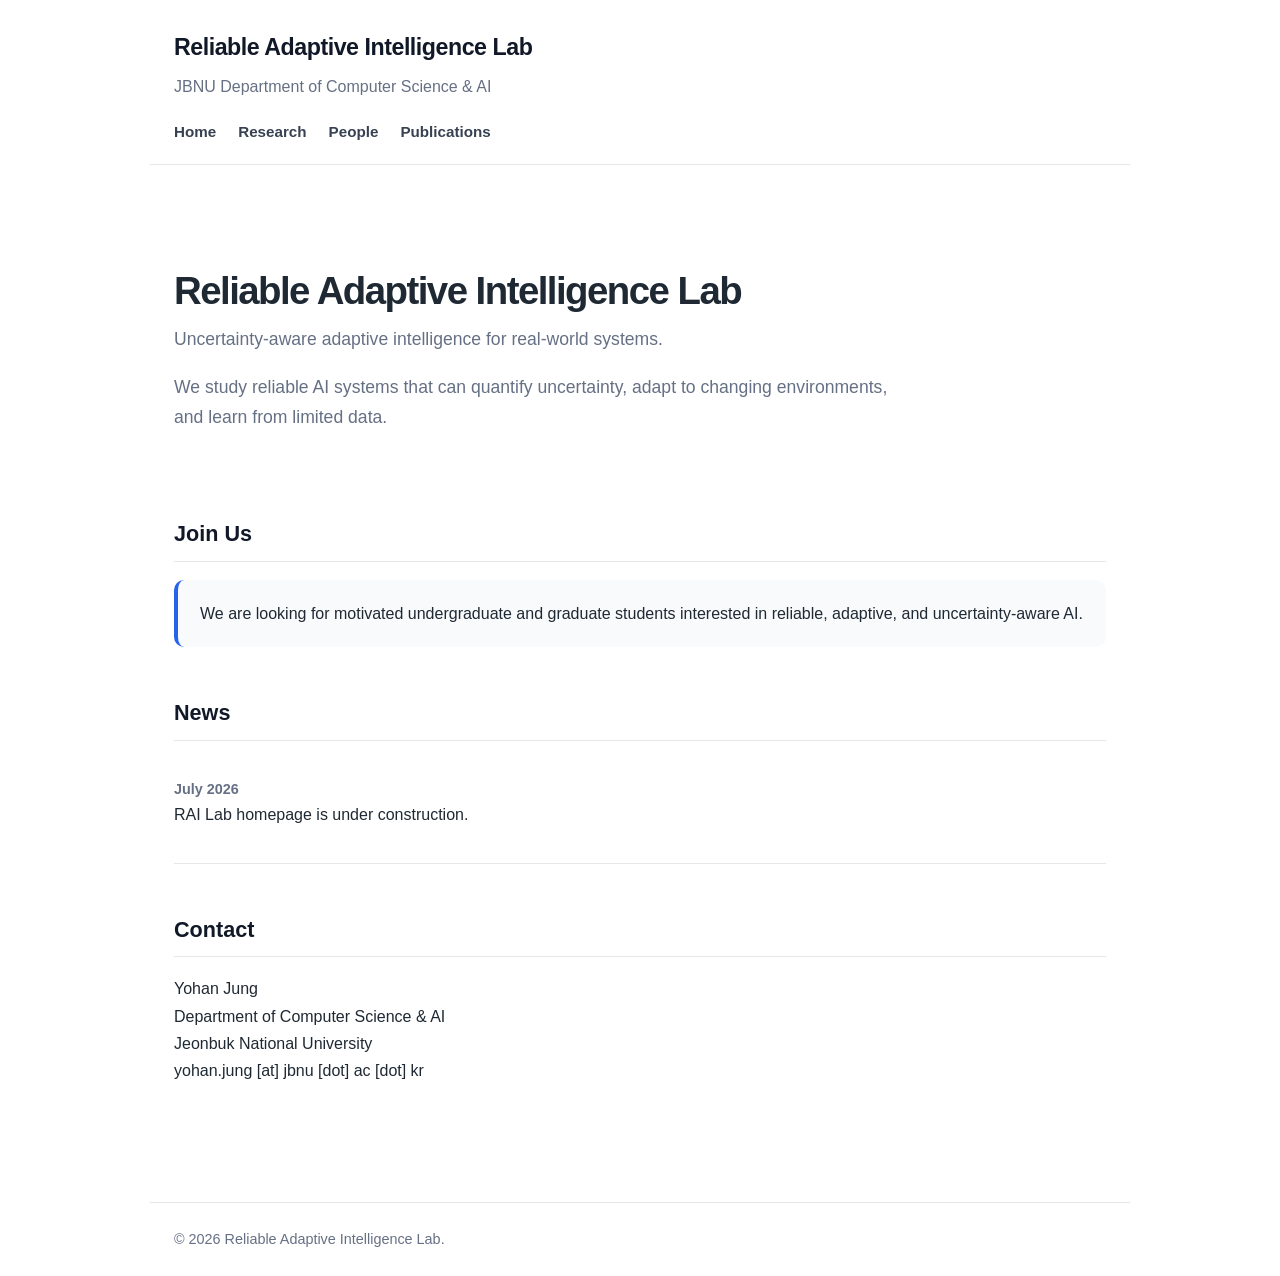
==== index.html @ 184eaab8 "update lab homepage" ====
<!DOCTYPE html>
<html lang="en">
<head>
  <meta charset="UTF-8">
  <meta name="viewport" content="width=device-width, initial-scale=1.0">
  <title>Reliable Adaptive Intelligence Lab</title>
  <link rel="stylesheet" href="style.css">
</head>
<body>

<header>
  <h1>Reliable Adaptive Intelligence Lab</h1>
  <p>JBNU Department of Computer Science & AI</p>

  <nav>
    <a href="index.html">Home</a>
    <a href="research.html">Research</a>
    <a href="people.html">People</a>
    <a href="publications.html">Publications</a>
  </nav>
</header>

<main>
  <section class="hero">
    <h1>Reliable Adaptive Intelligence Lab</h1>
    <p>
      Uncertainty-aware adaptive intelligence for real-world systems.
    </p>
    <p>
      We study reliable AI systems that can quantify uncertainty,
      adapt to changing environments, and learn from limited data.
    </p>
  </section>

  <section>
    <h2>Join Us</h2>
    <div class="notice">
      We are looking for motivated undergraduate and graduate students
      interested in reliable, adaptive, and uncertainty-aware AI.
    </div>
  </section>

  <section>
    <h2>News</h2>

    <div class="news-item">
      <div class="news-date">July 2026</div>
      <p>RAI Lab homepage is under construction.</p>
    </div>
  </section>

  <section>
    <h2>Contact</h2>
    <p>
      Yohan Jung<br>
      Department of Computer Science & AI<br>
      Jeonbuk National University<br>
      yohan.jung [at] jbnu [dot] ac [dot] kr
    </p>
  </section>
</main>

<footer>
  © 2026 Reliable Adaptive Intelligence Lab.
</footer>

</body>
</html>
---- style.css ----
:root {
  --text: #1f2933;
  --muted: #667085;
  --link: #2563eb;
  --border: #e5e7eb;
  --bg: #ffffff;
  --soft-bg: #f8fafc;
  --max-width: 980px;
}

* {
  box-sizing: border-box;
}

body {
  margin: 0;
  background: var(--bg);
  color: var(--text);
  font-family: -apple-system, BlinkMacSystemFont, "Segoe UI", Roboto, Helvetica, Arial, sans-serif;
  font-size: 16px;
  line-height: 1.7;
}

header {
  max-width: var(--max-width);
  margin: 0 auto;
  padding: 28px 24px 20px;
  border-bottom: 1px solid var(--border);
}

header h1 {
  margin: 0;
  font-size: 1.45rem;
  font-weight: 700;
  letter-spacing: -0.02em;
  color: #111827;
}

header p {
  margin: 6px 0;
  color: var(--muted);
}

.subtitle {
  font-size: 1.05rem;
  color: #374151;
}

nav {
  margin-top: 18px;
  display: flex;
  gap: 22px;
  flex-wrap: wrap;
}

nav a {
  color: #374151;
  text-decoration: none;
  font-size: 0.95rem;
  font-weight: 600;
}

nav a:hover {
  color: var(--link);
}

main {
  max-width: var(--max-width);
  margin: 0 auto;
  padding: 42px 24px 70px;
}

section {
  margin-bottom: 48px;
}

h2 {
  margin: 0 0 18px;
  padding-bottom: 8px;
  border-bottom: 1px solid var(--border);
  font-size: 1.35rem;
  color: #111827;
}

h3 {
  margin: 0 0 8px;
  font-size: 1.05rem;
  color: #111827;
}

p {
  margin-top: 0;
}

ul {
  padding-left: 22px;
}

li {
  margin-bottom: 8px;
}

a {
  color: var(--link);
}

.card {
  padding: 20px 22px;
  margin-bottom: 16px;
  border: 1px solid var(--border);
  border-radius: 12px;
  background: var(--soft-bg);
}

.card p {
  margin-bottom: 0;
  color: var(--muted);
}

.hero {
  padding: 30px 0 18px;
}

.hero h1 {
  font-size: 2.4rem;
  line-height: 1.15;
  letter-spacing: -0.04em;
  margin-bottom: 12px;
}

.hero p {
  max-width: 720px;
  font-size: 1.1rem;
  color: var(--muted);
}

.notice {
  padding: 20px 22px;
  border-left: 4px solid var(--link);
  background: var(--soft-bg);
  border-radius: 10px;
}

.news-item {
  padding: 18px 0;
  border-bottom: 1px solid var(--border);
}

.news-date {
  font-size: 0.9rem;
  font-weight: 700;
  color: var(--muted);
}

footer {
  max-width: var(--max-width);
  margin: 0 auto;
  padding: 24px;
  border-top: 1px solid var(--border);
  color: var(--muted);
  font-size: 0.9rem;
}

@media (max-width: 640px) {
  header,
  main,
  footer {
    padding-left: 18px;
    padding-right: 18px;
  }

  .hero h1 {
    font-size: 2rem;
  }

  nav {
    gap: 14px;
  }
}
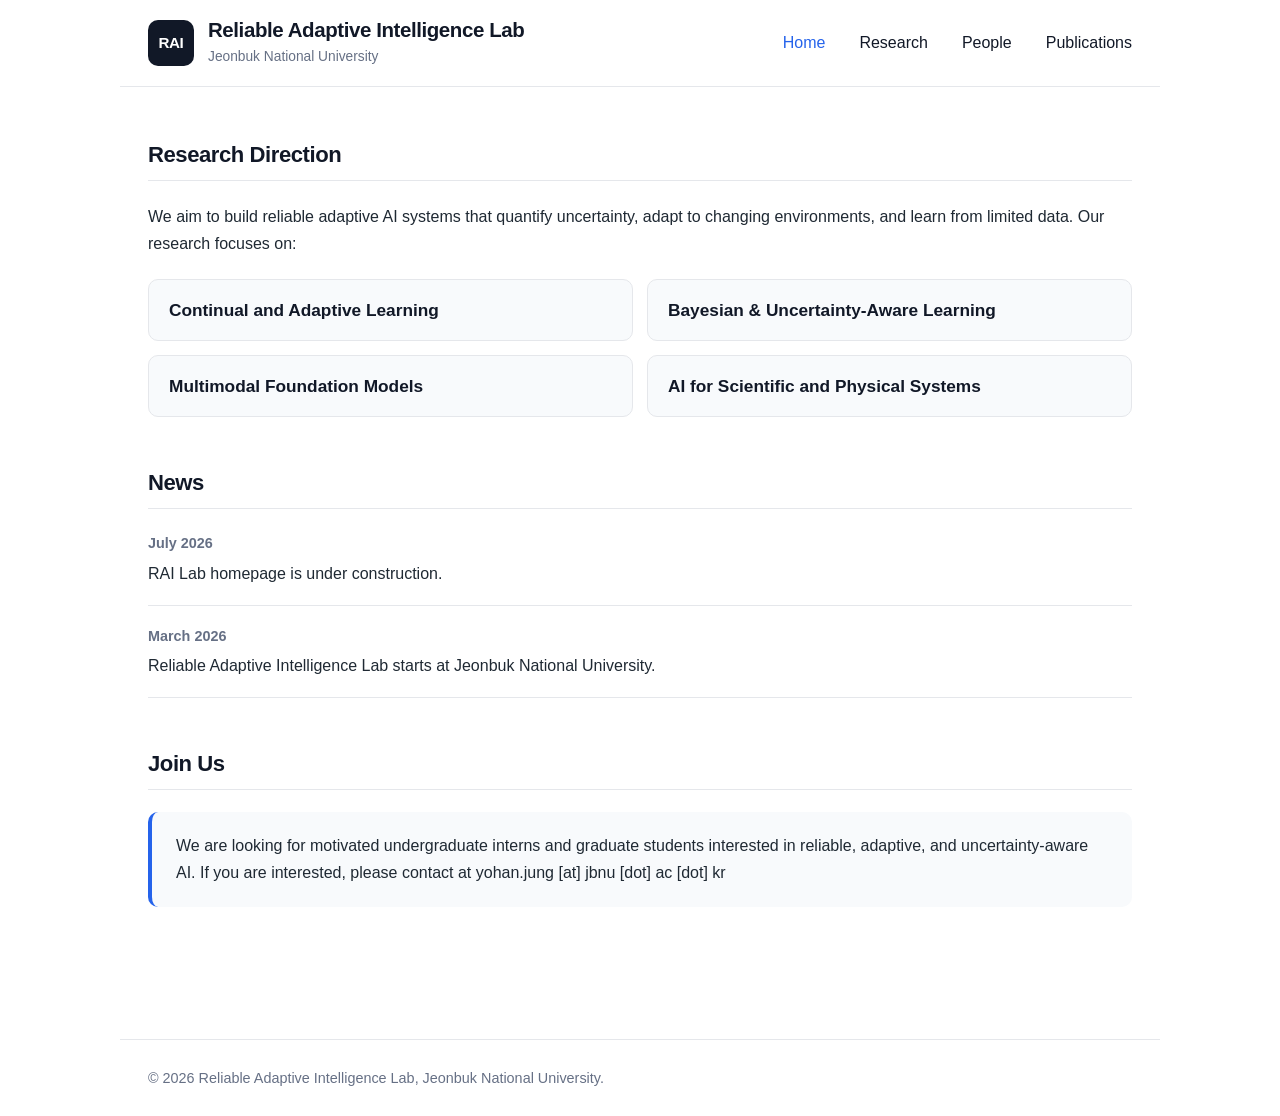
==== commit 8c9518f5: "Update lab homepage and people page" ====
--- a/index.html
+++ b/index.html
@@ -1,68 +1,98 @@
 <!DOCTYPE html>
 <html lang="en">
 <head>
-  <meta charset="UTF-8">
-  <meta name="viewport" content="width=device-width, initial-scale=1.0">
+  <meta charset="UTF-8" />
+  <meta name="viewport" content="width=device-width, initial-scale=1.0" />
   <title>Reliable Adaptive Intelligence Lab</title>
-  <link rel="stylesheet" href="style.css">
+  <link rel="stylesheet" href="style.css?v=3" />
 </head>
+
 <body>
+  <header class="site-header">
+    <a class="brand" href="index.html">
+      <div class="brand-mark">RAI</div>
+      <div class="brand-text">
+        <div class="brand-title">Reliable Adaptive Intelligence Lab</div>
+        <div class="brand-subtitle">Jeonbuk National University</div>
+      </div>
+    </a>
 
-<header>
-  <h1>Reliable Adaptive Intelligence Lab</h1>
-  <p>JBNU Department of Computer Science & AI</p>
+    <nav class="site-nav">
+      <a class="active" href="index.html">Home</a>
+      <a href="research.html">Research</a>
+      <a href="people.html">People</a>
+      <a href="publications.html">Publications</a>
+    </nav>
+  </header>
 
-  <nav>
-    <a href="index.html">Home</a>
-    <a href="research.html">Research</a>
-    <a href="people.html">People</a>
-    <a href="publications.html">Publications</a>
-  </nav>
-</header>
+  <main class="container">
+    <!-- <section class="hero">
+      <p class="eyebrow">JBNU Department of Computer Science &amp; AI</p>
+      <h1>Reliable Adaptive Intelligence Lab</h1>
+      <p class="hero-text">
+        Uncertainty-aware adaptive intelligence for real-world systems.
+      </p>
+      <p class="hero-desc">
+        We study reliable AI systems that quantify uncertainty, adapt to changing
+        environments, and learn from limited data.
+      </p>
+    </section> -->
 
-<main>
-  <section class="hero">
-    <h1>Reliable Adaptive Intelligence Lab</h1>
-    <p>
-      Uncertainty-aware adaptive intelligence for real-world systems.
-    </p>
-    <p>
-      We study reliable AI systems that can quantify uncertainty,
-      adapt to changing environments, and learn from limited data.
-    </p>
-  </section>
+    <section class="section">
+      <h2>Research Direction</h2>
 
-  <section>
-    <h2>Join Us</h2>
-    <div class="notice">
-      We are looking for motivated undergraduate and graduate students
-      interested in reliable, adaptive, and uncertainty-aware AI.
-    </div>
-  </section>
+      <p>
+        We aim to build reliable adaptive AI systems that quantify uncertainty,
+        adapt to changing environments, and learn from limited data.
 
-  <section>
-    <h2>News</h2>
+        Our research focuses on:
+      </p>
+      <div class="theme-list">
+        <div class="theme-item">
+          <h3>Continual and Adaptive Learning</h3>
+        </div>
 
-    <div class="news-item">
-      <div class="news-date">July 2026</div>
-      <p>RAI Lab homepage is under construction.</p>
-    </div>
-  </section>
+        <div class="theme-item">
+          <h3>Bayesian &amp; Uncertainty-Aware Learning</h3>
+        </div>
 
-  <section>
-    <h2>Contact</h2>
-    <p>
-      Yohan Jung<br>
-      Department of Computer Science & AI<br>
-      Jeonbuk National University<br>
-      yohan.jung [at] jbnu [dot] ac [dot] kr
-    </p>
-  </section>
-</main>
+        <div class="theme-item">
+          <h3>Multimodal Foundation Models</h3>
+        </div>
 
-<footer>
-  © 2026 Reliable Adaptive Intelligence Lab.
-</footer>
+        <div class="theme-item">
+          <h3>AI for Scientific and Physical Systems</h3>
+        </div>
+      </div>
+    </section>
 
+    <section class="section">
+      <h2>News</h2>
+
+      <div class="news-item">
+        <span class="news-date">July 2026</span>
+        <p>RAI Lab homepage is under construction.</p>
+      </div>
+
+      <div class="news-item">
+        <span class="news-date">March 2026</span>
+        <p>Reliable Adaptive Intelligence Lab starts at Jeonbuk National University.</p>
+      </div>
+    </section>
+
+    <section class="section">
+      <h2>Join Us</h2>
+      <div class="notice">
+        We are looking for motivated undergraduate interns and graduate students interested in
+        reliable, adaptive, and uncertainty-aware AI.
+        If you are interested, please contact at  yohan.jung [at] jbnu [dot] ac [dot] kr
+      </div>
+    </section>
+
+  </main>
+
+  <footer class="site-footer">
+    © 2026 Reliable Adaptive Intelligence Lab, Jeonbuk National University.
+  </footer>
 </body>
 </html>
--- a/style.css
+++ b/style.css
@@ -1,11 +1,13 @@
 :root {
+  --bg: #ffffff;
   --text: #1f2933;
   --muted: #667085;
-  --link: #2563eb;
+  --heading: #111827;
   --border: #e5e7eb;
-  --bg: #ffffff;
   --soft-bg: #f8fafc;
-  --max-width: 980px;
+  --accent: #2563eb;
+  --accent-dark: #1d4ed8;
+  --max-width: 1040px;
 }
 
 * {
@@ -21,77 +23,175 @@
   line-height: 1.7;
 }
 
-header {
+/* Header */
+
+.site-header {
+  width: 100%;
   max-width: var(--max-width);
   margin: 0 auto;
-  padding: 28px 24px 20px;
+  padding: 18px 28px;
+  display: flex;
+  align-items: center;
+  justify-content: space-between;
+  gap: 32px;
   border-bottom: 1px solid var(--border);
 }
 
-header h1 {
-  margin: 0;
-  font-size: 1.45rem;
-  font-weight: 700;
+.brand {
+  display: flex;
+  align-items: center;
+  gap: 14px;
+  color: var(--heading);
+  text-decoration: none;
+  white-space: nowrap;
+}
+
+.brand-mark {
+  width: 46px;
+  height: 46px;
+  border-radius: 10px;
+  background: var(--heading);
+  color: white;
+  display: flex;
+  align-items: center;
+  justify-content: center;
+  font-weight: 800;
+  font-size: 0.95rem;
+  letter-spacing: -0.03em;
+}
+
+.brand-title {
+  font-size: 1.28rem;
+  font-weight: 650;
   letter-spacing: -0.02em;
-  color: #111827;
-}
-
-header p {
-  margin: 6px 0;
-  color: var(--muted);
-}
-
-.subtitle {
-  font-size: 1.05rem;
-  color: #374151;
-}
-
-nav {
-  margin-top: 18px;
+  line-height: 1.2;
+}
+
+.brand-subtitle {
+  margin-top: 2px;
+  color: var(--muted);
+  font-size: 0.86rem;
+}
+
+.site-nav {
   display: flex;
-  gap: 22px;
-  flex-wrap: wrap;
-}
-
-nav a {
-  color: #374151;
+  align-items: center;
+  gap: 34px;
+  white-space: nowrap;
+}
+
+.site-nav a {
+  color: var(--heading);
   text-decoration: none;
-  font-size: 0.95rem;
-  font-weight: 600;
-}
-
-nav a:hover {
-  color: var(--link);
-}
-
-main {
+  font-size: 1rem;
+  font-weight: 500;
+}
+
+.site-nav a:hover,
+.site-nav a.active {
+  color: var(--accent);
+}
+
+/* Layout */
+
+.container {
+  width: 100%;
   max-width: var(--max-width);
   margin: 0 auto;
-  padding: 42px 24px 70px;
-}
-
-section {
-  margin-bottom: 48px;
-}
+  padding: 54px 28px 80px;
+}
+
+.section {
+  margin-bottom: 52px;
+}
+
+.page-title {
+  margin-bottom: 46px;
+}
+
+.page-title h1 {
+  margin: 0 0 10px;
+  color: var(--heading);
+  font-size: 2.2rem;
+  line-height: 1.2;
+  letter-spacing: -0.04em;
+}
+
+.page-title p {
+  max-width: 720px;
+  margin: 0;
+  color: var(--muted);
+  font-size: 1.08rem;
+}
+
+/* Hero */
+
+.hero {
+  max-width: 820px;
+  margin-bottom: 64px;
+}
+
+.eyebrow {
+  margin: 0 0 12px;
+  color: var(--accent);
+  font-size: 0.92rem;
+  font-weight: 700;
+  letter-spacing: 0.02em;
+}
+
+.hero h1 {
+  margin: 0 0 18px;
+  color: var(--heading);
+  font-size: 3rem;
+  line-height: 1.08;
+  letter-spacing: -0.055em;
+}
+
+.hero-text {
+  margin: 0 0 14px;
+  color: var(--heading);
+  font-size: 1.35rem;
+  line-height: 1.5;
+}
+
+.hero-desc {
+  max-width: 760px;
+  margin: 0;
+  color: var(--muted);
+  font-size: 1.08rem;
+}
+
+/* Text */
 
 h2 {
-  margin: 0 0 18px;
-  padding-bottom: 8px;
+  margin: 0 0 22px;
+  padding-bottom: 10px;
   border-bottom: 1px solid var(--border);
-  font-size: 1.35rem;
-  color: #111827;
+  color: var(--heading);
+  font-size: 1.38rem;
+  line-height: 1.3;
+  letter-spacing: -0.02em;
 }
 
 h3 {
   margin: 0 0 8px;
-  font-size: 1.05rem;
-  color: #111827;
+  color: var(--heading);
+  font-size: 1.08rem;
+  line-height: 1.4;
 }
 
 p {
   margin-top: 0;
 }
 
+a {
+  color: var(--accent);
+}
+
+a:hover {
+  color: var(--accent-dark);
+}
+
 ul {
   padding-left: 22px;
 }
@@ -100,80 +200,222 @@
   margin-bottom: 8px;
 }
 
-a {
-  color: var(--link);
-}
-
-.card {
-  padding: 20px 22px;
-  margin-bottom: 16px;
-  border: 1px solid var(--border);
-  border-radius: 12px;
-  background: var(--soft-bg);
-}
-
-.card p {
-  margin-bottom: 0;
-  color: var(--muted);
-}
-
-.hero {
-  padding: 30px 0 18px;
-}
-
-.hero h1 {
-  font-size: 2.4rem;
-  line-height: 1.15;
-  letter-spacing: -0.04em;
-  margin-bottom: 12px;
-}
-
-.hero p {
-  max-width: 720px;
-  font-size: 1.1rem;
-  color: var(--muted);
-}
-
-.notice {
-  padding: 20px 22px;
-  border-left: 4px solid var(--link);
-  background: var(--soft-bg);
-  border-radius: 10px;
-}
+/* News */
 
 .news-item {
   padding: 18px 0;
   border-bottom: 1px solid var(--border);
 }
 
+.news-item:first-of-type {
+  padding-top: 0;
+}
+
 .news-date {
+  display: block;
+  margin-bottom: 4px;
+  color: var(--muted);
   font-size: 0.9rem;
   font-weight: 700;
-  color: var(--muted);
-}
-
-footer {
+}
+
+.news-item p {
+  margin: 0;
+}
+
+/* Notice */
+
+.notice {
+  padding: 20px 24px;
+  border-left: 4px solid var(--accent);
+  border-radius: 10px;
+  background: var(--soft-bg);
+  color: var(--text);
+}
+
+/* Research cards */
+
+.theme-list {
+  display: grid;
+  grid-template-columns: repeat(2, minmax(0, 1fr));
+  gap: 14px;
+  margin-top: 22px;
+}
+
+.theme-item {
+  padding: 18px 20px;
+  border: 1px solid var(--border);
+  border-radius: 10px;
+  background: var(--soft-bg);
+}
+
+.theme-item h3 {
+  margin: 0;
+}
+
+.theme-card {
+  display: grid;
+  grid-template-columns: 64px 1fr;
+  gap: 20px;
+  padding: 22px 0;
+  border-bottom: 1px solid var(--border);
+}
+
+.theme-card:first-of-type {
+  padding-top: 0;
+}
+
+.theme-number {
+  color: var(--accent);
+  font-size: 1.25rem;
+  font-weight: 800;
+  letter-spacing: -0.03em;
+}
+
+.theme-card p {
+  margin: 0;
+  max-width: 760px;
+  color: var(--muted);
+}
+
+/* People */
+
+.people-grid {
+  display: grid;
+  grid-template-columns: repeat(2, minmax(0, 1fr));
+  gap: 22px;
+}
+
+.person-card {
+  display: grid;
+  grid-template-columns: 110px 1fr;
+  gap: 24px;
+  align-items: start;
+  padding: 24px;
+  border: 1px solid var(--border);
+  border-radius: 14px;
+  background: var(--soft-bg);
+}
+
+.person-photo {
+  width: 110px;
+  height: 110px;
+  border-radius: 14px;
+  object-fit: cover;
+}
+
+.placeholder-photo {
+  display: flex;
+  align-items: center;
+  justify-content: center;
+  background: var(--heading);
+  color: white;
+  font-size: 1.4rem;
+  font-weight: 800;
+}
+
+.small-text {
+  color: var(--muted);
+  font-size: 0.95rem;
+}
+
+/* Publications */
+
+.publication {
+  padding: 18px 0;
+  border-bottom: 1px solid var(--border);
+}
+
+.publication p {
+  margin: 0;
+}
+
+.authors {
+  color: var(--muted);
+}
+
+/* Footer */
+
+.site-footer {
   max-width: var(--max-width);
   margin: 0 auto;
-  padding: 24px;
+  padding: 26px 28px;
   border-top: 1px solid var(--border);
   color: var(--muted);
   font-size: 0.9rem;
 }
 
-@media (max-width: 640px) {
-  header,
-  main,
-  footer {
-    padding-left: 18px;
-    padding-right: 18px;
+/* Mobile */
+
+@media (max-width: 800px) {
+  .site-header {
+    flex-direction: column;
+    align-items: flex-start;
+    gap: 16px;
+  }
+
+  .site-nav {
+    gap: 20px;
+    flex-wrap: wrap;
+  }
+
+  .brand {
+    white-space: normal;
+  }
+
+  .hero h1 {
+    font-size: 2.35rem;
+  }
+
+  .hero-text {
+    font-size: 1.16rem;
+  }
+}
+
+@media (max-width: 560px) {
+  .site-header,
+  .container,
+  .site-footer {
+    padding-left: 20px;
+    padding-right: 20px;
+  }
+
+  .brand-mark {
+    width: 40px;
+    height: 40px;
+    font-size: 0.82rem;
+  }
+
+  .brand-title {
+    font-size: 1.06rem;
+  }
+
+  .site-nav {
+    gap: 14px;
+  }
+
+  .site-nav a {
+    font-size: 0.94rem;
   }
 
   .hero h1 {
     font-size: 2rem;
   }
 
-  nav {
-    gap: 14px;
+  .theme-list {
+    grid-template-columns: 1fr;
+  }
+
+  .theme-card {
+    grid-template-columns: 1fr;
+    gap: 4px;
+  }
+
+  .people-grid {
+    grid-template-columns: 1fr;
+  }
+
+  .person-card {
+    grid-template-columns: 1fr;
   }
 }
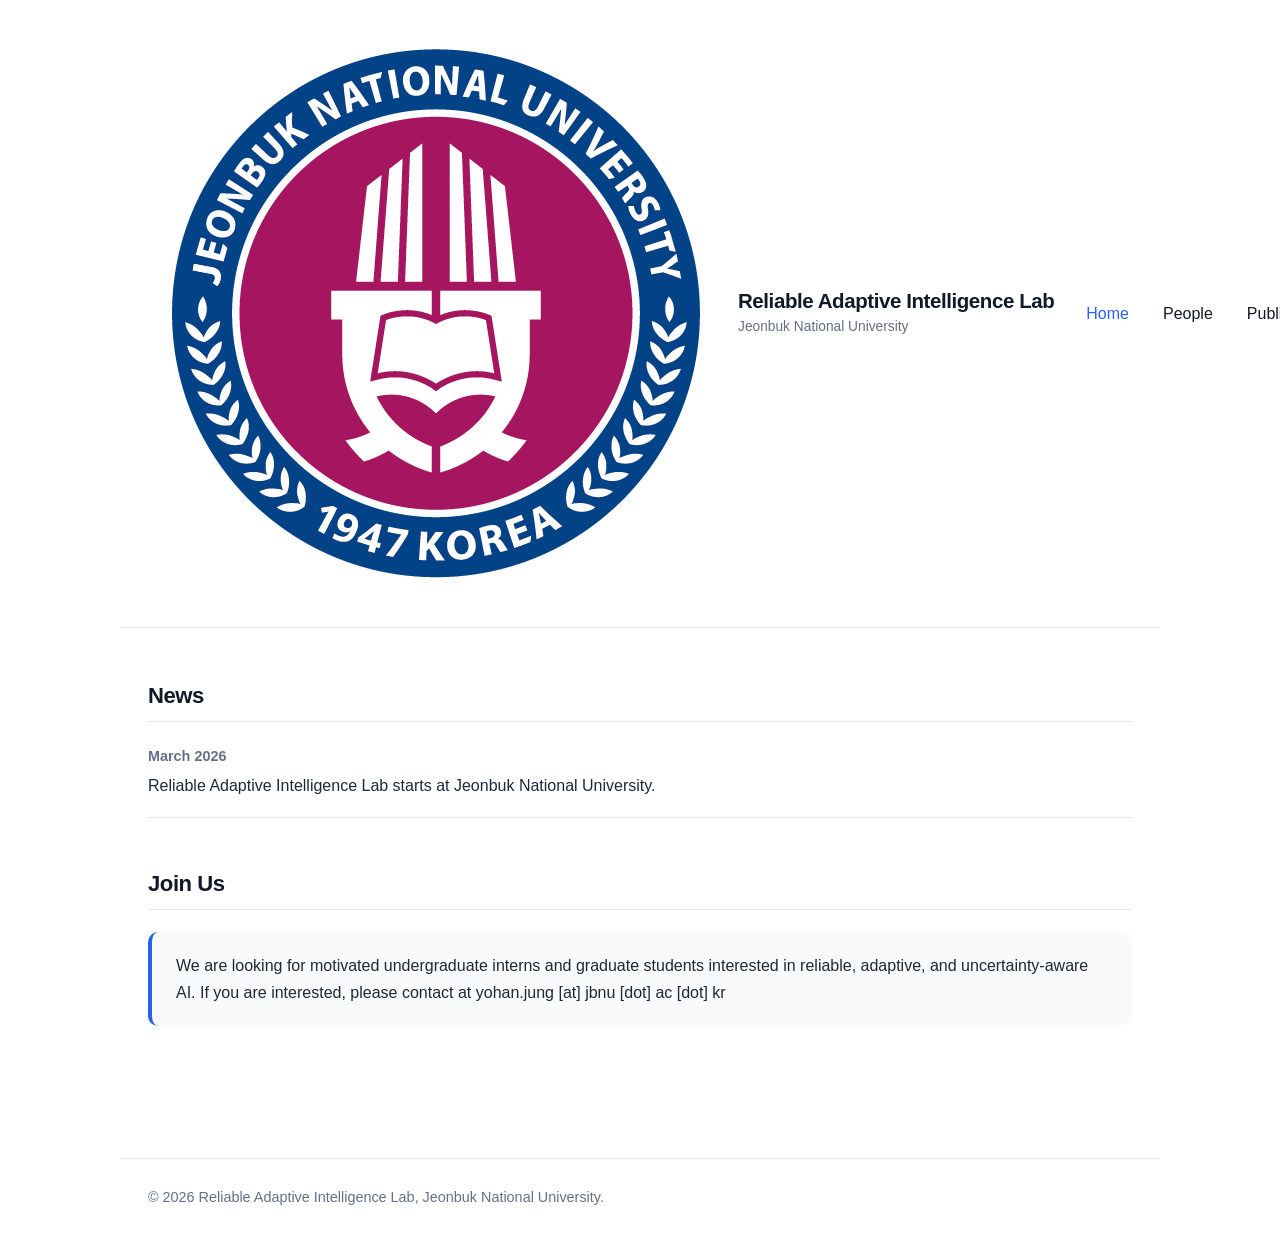
==== commit 9c4bacf3: "Add JBNU logo to homepage" ====
--- a/index.html
+++ b/index.html
@@ -10,7 +10,7 @@
 <body>
   <header class="site-header">
     <a class="brand" href="index.html">
-      <div class="brand-mark">RAI</div>
+      <img class="brand-logo" src="assets/EMBLEM_B.png" alt="Jeonbuk National University logo" />
       <div class="brand-text">
         <div class="brand-title">Reliable Adaptive Intelligence Lab</div>
         <div class="brand-subtitle">Jeonbuk National University</div>
@@ -19,7 +19,6 @@
 
     <nav class="site-nav">
       <a class="active" href="index.html">Home</a>
-      <a href="research.html">Research</a>
       <a href="people.html">People</a>
       <a href="publications.html">Publications</a>
     </nav>
@@ -39,40 +38,12 @@
     </section> -->
 
     <section class="section">
-      <h2>Research Direction</h2>
-
-      <p>
-        We aim to build reliable adaptive AI systems that quantify uncertainty,
-        adapt to changing environments, and learn from limited data.
-
-        Our research focuses on:
-      </p>
-      <div class="theme-list">
-        <div class="theme-item">
-          <h3>Continual and Adaptive Learning</h3>
-        </div>
-
-        <div class="theme-item">
-          <h3>Bayesian &amp; Uncertainty-Aware Learning</h3>
-        </div>
-
-        <div class="theme-item">
-          <h3>Multimodal Foundation Models</h3>
-        </div>
-
-        <div class="theme-item">
-          <h3>AI for Scientific and Physical Systems</h3>
-        </div>
-      </div>
-    </section>
-
-    <section class="section">
       <h2>News</h2>
 
-      <div class="news-item">
+      <!-- <div class="news-item">
         <span class="news-date">July 2026</span>
         <p>RAI Lab homepage is under construction.</p>
-      </div>
+      </div> -->
 
       <div class="news-item">
         <span class="news-date">March 2026</span>
